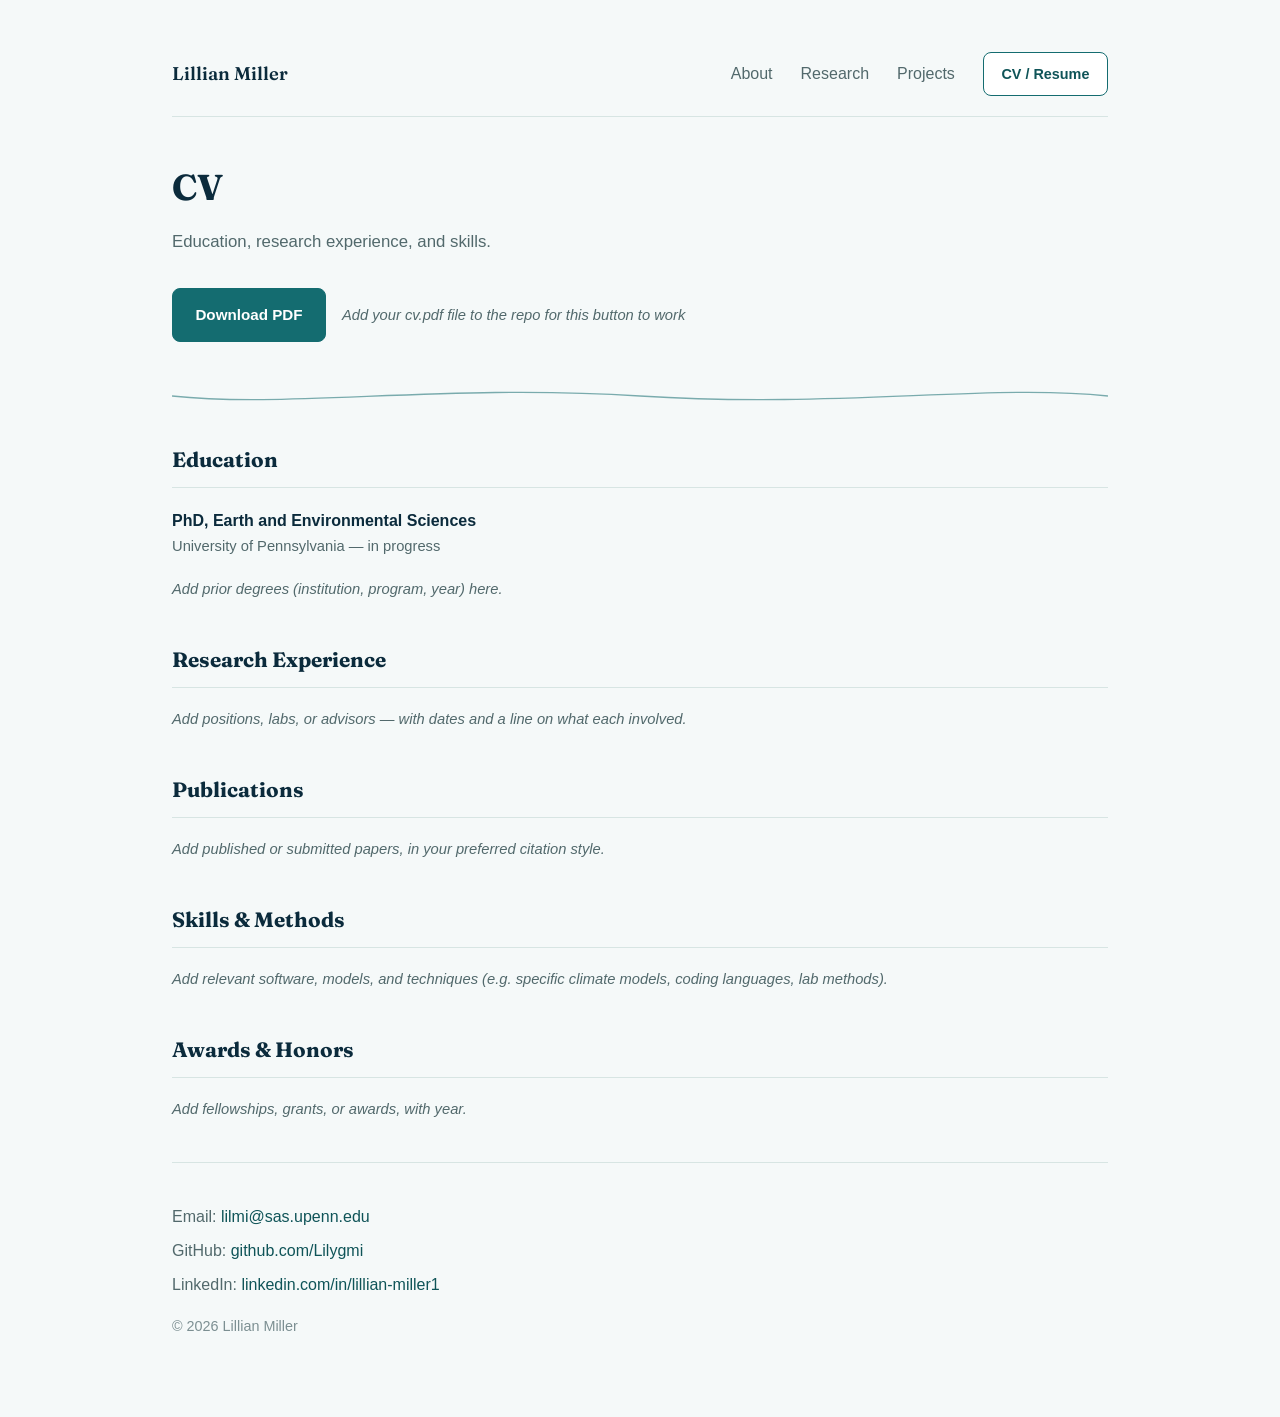
==== cv.html @ 3106ff09 "Initial commit of GitHub Pages site" ====
<!DOCTYPE html>
<html lang="en">
<head>
  <meta charset="UTF-8" />
  <meta name="viewport" content="width=device-width, initial-scale=1.0" />
  <meta name="description" content="CV and resume of Lillian Miller, PhD student in Earth and Environmental Sciences at the University of Pennsylvania." />
  <title>CV — Lillian Miller</title>
  <link rel="stylesheet" href="styles.css">
</head>

<body>
  <div class="container">

    <nav>
      <a href="index.html" class="nav-logo">Lillian Miller</a>
      <div class="nav-right">
        <ul class="nav-links">
          <li><a href="index.html">About</a></li>
          <li><a href="research.html">Research</a></li>
          <li><a href="projects.html">Projects</a></li>
        </ul>
        <a class="btn btn-cv" href="cv.html">CV / Resume</a>
      </div>
    </nav>

    <div class="page-header">
      <h1>CV</h1>
      <p>Education, research experience, and skills.</p>
    </div>

    <div class="cv-download">
      <a class="btn btn-primary" href="cv.pdf" download>Download PDF</a>
      <span class="cv-placeholder">Add your cv.pdf file to the repo for this button to work</span>
    </div>

    <svg class="wave-divider" viewBox="0 0 1200 40" preserveAspectRatio="none" aria-hidden="true">
      <path d="M0,20 C150,38 350,2 600,20 C850,38 1050,2 1200,20" fill="none" stroke-width="2"/>
    </svg>

    <section class="cv-section">
      <h2>Education</h2>
      <div class="cv-entry">
        <p class="cv-role">PhD, Earth and Environmental Sciences</p>
        <p class="cv-meta">University of Pennsylvania — in progress</p>
      </div>
      <p class="cv-placeholder">Add prior degrees (institution, program, year) here.</p>
    </section>

    <section class="cv-section">
      <h2>Research Experience</h2>
      <p class="cv-placeholder">Add positions, labs, or advisors — with dates and a line on what each involved.</p>
    </section>

    <section class="cv-section">
      <h2>Publications</h2>
      <p class="cv-placeholder">Add published or submitted papers, in your preferred citation style.</p>
    </section>

    <section class="cv-section">
      <h2>Skills &amp; Methods</h2>
      <p class="cv-placeholder">Add relevant software, models, and techniques (e.g. specific climate models, coding languages, lab methods).</p>
    </section>

    <section class="cv-section">
      <h2>Awards &amp; Honors</h2>
      <p class="cv-placeholder">Add fellowships, grants, or awards, with year.</p>
    </section>

    <footer>
      <p>Email: <a href="mailto:lilmi@sas.upenn.edu">lilmi@sas.upenn.edu</a></p>
      <p>GitHub: <a href="https://github.com/Lilygmi" target="_blank" rel="noopener noreferrer">github.com/Lilygmi</a></p>
      <p>LinkedIn: <a href="https://www.linkedin.com/in/lillian-miller1/" target="_blank" rel="noopener noreferrer">linkedin.com/in/lillian-miller1</a></p>
      <p class="copyright">© 2026 Lillian Miller</p>
    </footer>

  </div>
</body>
</html>
---- styles.css ----
@import url('https://fonts.googleapis.com/css2?family=Fraunces:opsz,wght@9..144,500;9..144,600;9..144,700&display=swap');

:root {
  --navy: #0b2b3c;
  --teal: #146c70;
  --teal-dark: #0f5458;
  --bg: #f5f9f9;
  --card-bg: #ffffff;
  --border: #d7e5e3;
  --text: #1e2f33;
  --text-muted: #52696c;
}

* {
  margin: 0;
  padding: 0;
  box-sizing: border-box;
}

body {
  font-family: -apple-system, BlinkMacSystemFont, "Segoe UI", Roboto, sans-serif;
  background-color: var(--bg);
  color: var(--text);
  line-height: 1.7;
}

h1, h2, h3 {
  font-family: 'Fraunces', Georgia, serif;
  color: var(--navy);
}

.container {
  max-width: 1000px;
  margin: 0 auto;
  padding: 2rem;
}

/* ---------- NAV ---------- */
nav {
  display: flex;
  justify-content: space-between;
  align-items: center;
  gap: 1.5rem;
  padding: 1.25rem 0;
  border-bottom: 1px solid var(--border);
  flex-wrap: wrap;
}

.nav-logo {
  font-family: 'Fraunces', Georgia, serif;
  font-size: 1.15rem;
  font-weight: 600;
  color: var(--navy);
  text-decoration: none;
}

.nav-links {
  display: flex;
  align-items: center;
  gap: 1.75rem;
  list-style: none;
  flex-wrap: wrap;
}

.nav-links a {
  text-decoration: none;
  color: var(--text-muted);
  font-weight: 500;
  padding-bottom: 0.2rem;
  border-bottom: 2px solid transparent;
  transition: 0.2s ease;
}

.nav-links a:hover {
  color: var(--teal);
}

.nav-links a.active {
  color: var(--teal-dark);
  border-bottom-color: var(--teal);
}

.nav-right {
  display: flex;
  align-items: center;
  gap: 1.75rem;
}

/* ---------- WAVE DIVIDER (signature element) ---------- */
.wave-divider {
  display: block;
  width: 100%;
  height: 28px;
  margin: 0 0 2rem;
}

.wave-divider path {
  stroke: var(--teal);
  opacity: 0.55;
}

/* ---------- HERO (home page only) ---------- */
.hero {
  padding: 3rem 0 2.5rem;
}

.hero-layout {
  display: flex;
  align-items: center;
  gap: 3rem;
}

.hero-photo img {
  width: 240px;
  height: 240px;
  border-radius: 16px;
  object-fit: cover;
  border: 1px solid var(--border);
  box-shadow: 0 12px 28px rgba(11, 43, 60, 0.14);
  flex-shrink: 0;
}

.hero-text h1 {
  font-size: 2.75rem;
  line-height: 1.15;
  margin-bottom: 0.9rem;
}

.hero-text .tagline {
  font-size: 1.1rem;
  font-weight: 600;
  color: var(--teal-dark);
  margin-bottom: 1rem;
}

.hero-text p {
  font-size: 1.08rem;
  max-width: 600px;
  color: var(--text-muted);
  margin-bottom: 1.5rem;
}

/* ---------- BUTTONS ---------- */
.buttons {
  display: flex;
  gap: 1rem;
  flex-wrap: wrap;
}

.btn {
  display: inline-block;
  padding: 0.8rem 1.4rem;
  border-radius: 8px;
  text-decoration: none;
  font-weight: 600;
  font-size: 0.95rem;
  border: 1px solid transparent;
  transition: 0.2s ease;
}

.btn-primary {
  background-color: var(--teal);
  color: white;
  border-color: var(--teal);
}

.btn-primary:hover {
  background-color: var(--teal-dark);
  border-color: var(--teal-dark);
}

.btn-secondary {
  border: 1px solid var(--border);
  color: var(--text);
  background: var(--card-bg);
}

.btn-secondary:hover {
  border-color: var(--teal);
  color: var(--teal-dark);
}

.btn-cv {
  border: 1px solid var(--teal);
  color: var(--teal-dark);
  background: var(--card-bg);
  padding: 0.55rem 1.1rem;
  font-size: 0.9rem;
}

.btn-cv:hover {
  background: var(--teal);
  color: white;
}

/* ---------- SECTIONS / CARDS ---------- */
section {
  margin-bottom: 4rem;
}

.page-header {
  padding: 2.5rem 0 0.5rem;
}

.page-header h1 {
  font-size: 2.25rem;
  margin-bottom: 0.6rem;
}

.page-header p {
  color: var(--text-muted);
  font-size: 1.05rem;
  max-width: 640px;
}

section h2 {
  font-size: 1.7rem;
  margin-bottom: 1.5rem;
}

.about-block {
  background: var(--card-bg);
  padding: 2rem;
  border-radius: 14px;
  border: 1px solid var(--border);
}

.about-block p + p {
  margin-top: 1.1rem;
}

.cards {
  display: grid;
  grid-template-columns: repeat(auto-fit, minmax(280px, 1fr));
  gap: 1.5rem;
}

.card {
  background: var(--card-bg);
  padding: 1.75rem;
  border-radius: 14px;
  border: 1px solid var(--border);
  box-shadow: 0 3px 14px rgba(11, 43, 60, 0.05);
  transition: transform 0.2s ease, box-shadow 0.2s ease;
}

.card:hover {
  transform: translateY(-3px);
  box-shadow: 0 8px 22px rgba(11, 43, 60, 0.09);
}

.card h3 {
  font-size: 1.15rem;
  margin-bottom: 0.75rem;
}

.card p {
  color: var(--text-muted);
}

.card-draft-note {
  display: inline-block;
  margin-top: 0.9rem;
  font-size: 0.75rem;
  font-weight: 600;
  letter-spacing: 0.03em;
  text-transform: uppercase;
  color: var(--teal-dark);
  background: #e8f2f2;
  padding: 0.2rem 0.55rem;
  border-radius: 5px;
}

/* ---------- CV PAGE ---------- */
.cv-download {
  display: flex;
  align-items: center;
  gap: 1rem;
  margin: 1.5rem 0 2.5rem;
  flex-wrap: wrap;
}

.cv-section {
  margin-bottom: 2.5rem;
}

.cv-section h2 {
  font-size: 1.3rem;
  border-bottom: 1px solid var(--border);
  padding-bottom: 0.6rem;
  margin-bottom: 1.2rem;
}

.cv-entry {
  margin-bottom: 1.1rem;
}

.cv-entry .cv-role {
  font-weight: 600;
  color: var(--navy);
}

.cv-entry .cv-meta {
  color: var(--text-muted);
  font-size: 0.92rem;
}

.cv-placeholder {
  color: var(--text-muted);
  font-style: italic;
  font-size: 0.92rem;
}

/* ---------- FOOTER ---------- */
footer {
  padding: 2.5rem 0;
  border-top: 1px solid var(--border);
  color: var(--text-muted);
}

footer p {
  margin-bottom: 0.4rem;
}

footer a {
  color: var(--teal-dark);
  text-decoration: none;
}

footer a:hover {
  text-decoration: underline;
}

footer .copyright {
  margin-top: 1rem;
  font-size: 0.9rem;
  color: #7c8f92;
}

/* ---------- RESPONSIVE ---------- */
@media (max-width: 768px) {
  nav {
    flex-direction: column;
    align-items: flex-start;
    gap: 1rem;
  }

  .nav-right {
    width: 100%;
    justify-content: space-between;
  }

  .hero-layout {
    flex-direction: column;
    text-align: center;
    gap: 1.5rem;
  }

  .hero-text h1 {
    font-size: 2.1rem;
  }

  .hero-text p {
    max-width: none;
  }

  .buttons {
    justify-content: center;
  }
}

@media (prefers-reduced-motion: reduce) {
  * {
    transition: none !important;
  }
}
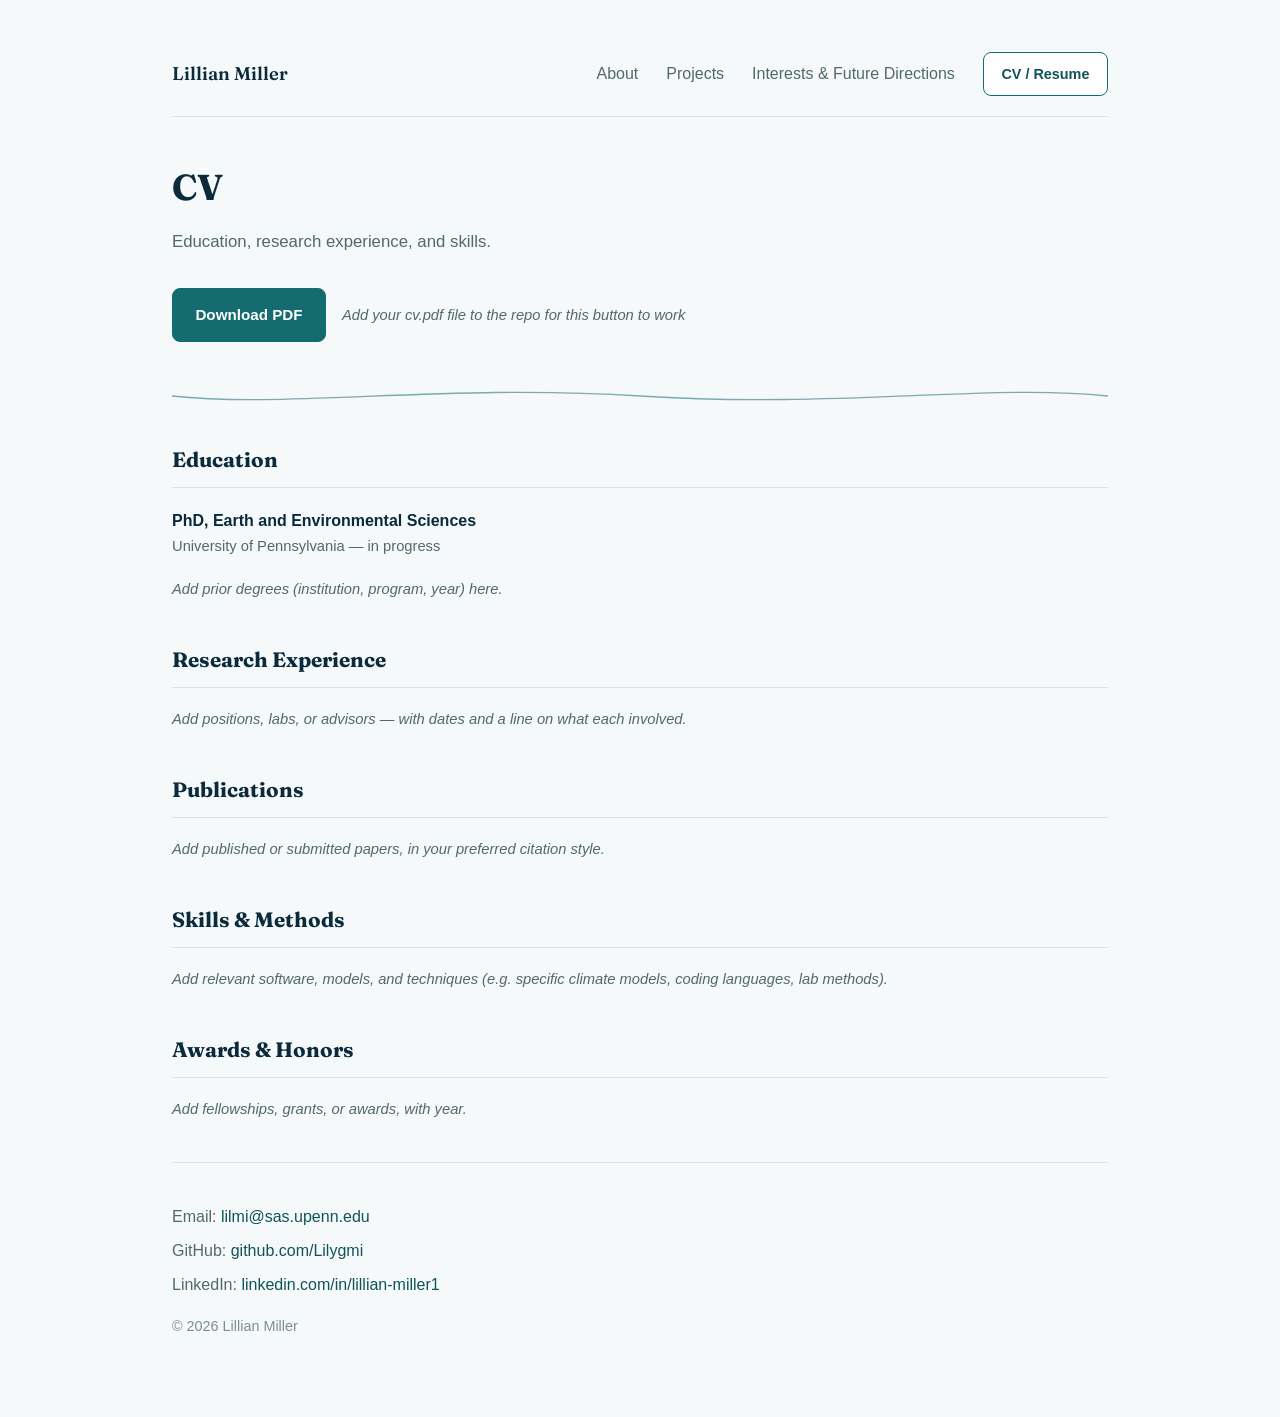
==== commit ad9a4b1f: "Rename research section to Interests & Future Directions and reorder navbar" ====
--- a/cv.html
+++ b/cv.html
@@ -16,8 +16,8 @@
       <div class="nav-right">
         <ul class="nav-links">
           <li><a href="index.html">About</a></li>
-          <li><a href="research.html">Research</a></li>
           <li><a href="projects.html">Projects</a></li>
+          <li><a href="research.html">Interests & Future Directions</a></li>
         </ul>
         <a class="btn btn-cv" href="cv.html">CV / Resume</a>
       </div>
--- a/styles.css
+++ b/styles.css
@@ -271,6 +271,106 @@
   border-radius: 5px;
 }
 
+.card-link {
+  display: block;
+  color: inherit;
+  text-decoration: none;
+}
+
+.card-link:hover {
+  text-decoration: none;
+}
+
+.project-highlights {
+  display: grid;
+  grid-template-columns: repeat(auto-fit, minmax(240px, 1fr));
+  gap: 1rem;
+  margin: 1.75rem 0 1rem;
+}
+
+.info-card {
+  background: var(--card-bg);
+  border: 1px solid var(--border);
+  border-radius: 14px;
+  padding: 1.5rem;
+  box-shadow: 0 5px 18px rgba(11, 43, 60, 0.06);
+}
+
+.info-card h3 {
+  font-size: 1rem;
+  margin-bottom: 0.7rem;
+  text-align: center;
+}
+
+.info-card p {
+  color: var(--text-muted);
+  font-size: 0.97rem;
+}
+
+.project-sources {
+  margin-bottom: 2rem;
+  color: var(--text-muted);
+  font-size: 0.95rem;
+}
+
+.project-sources em {
+  font-style: normal;
+  font-weight: 600;
+}
+
+.project-sources a {
+  color: var(--teal-dark);
+  text-decoration: none;
+}
+
+.project-sources a:hover {
+  text-decoration: underline;
+}
+
+.project-detail {
+  background: var(--card-bg);
+  border: 1px solid var(--border);
+  border-radius: 16px;
+  padding: 2rem;
+  box-shadow: 0 6px 24px rgba(11, 43, 60, 0.08);
+}
+
+.project-summary {
+  margin-bottom: 2rem;
+}
+
+.project-actions {
+  margin-bottom: 2rem;
+}
+
+.project-actions .btn {
+  min-width: 220px;
+}
+
+.project-meta {
+  display: grid;
+  gap: 1.75rem;
+}
+
+.project-meta ul {
+  margin-top: 0.85rem;
+  padding-left: 1.25rem;
+  color: var(--text-muted);
+}
+
+.project-meta li {
+  margin-bottom: 0.9rem;
+}
+
+.project-meta a {
+  color: var(--teal-dark);
+  text-decoration: none;
+}
+
+.project-meta a:hover {
+  text-decoration: underline;
+}
+
 /* ---------- CV PAGE ---------- */
 .cv-download {
   display: flex;
